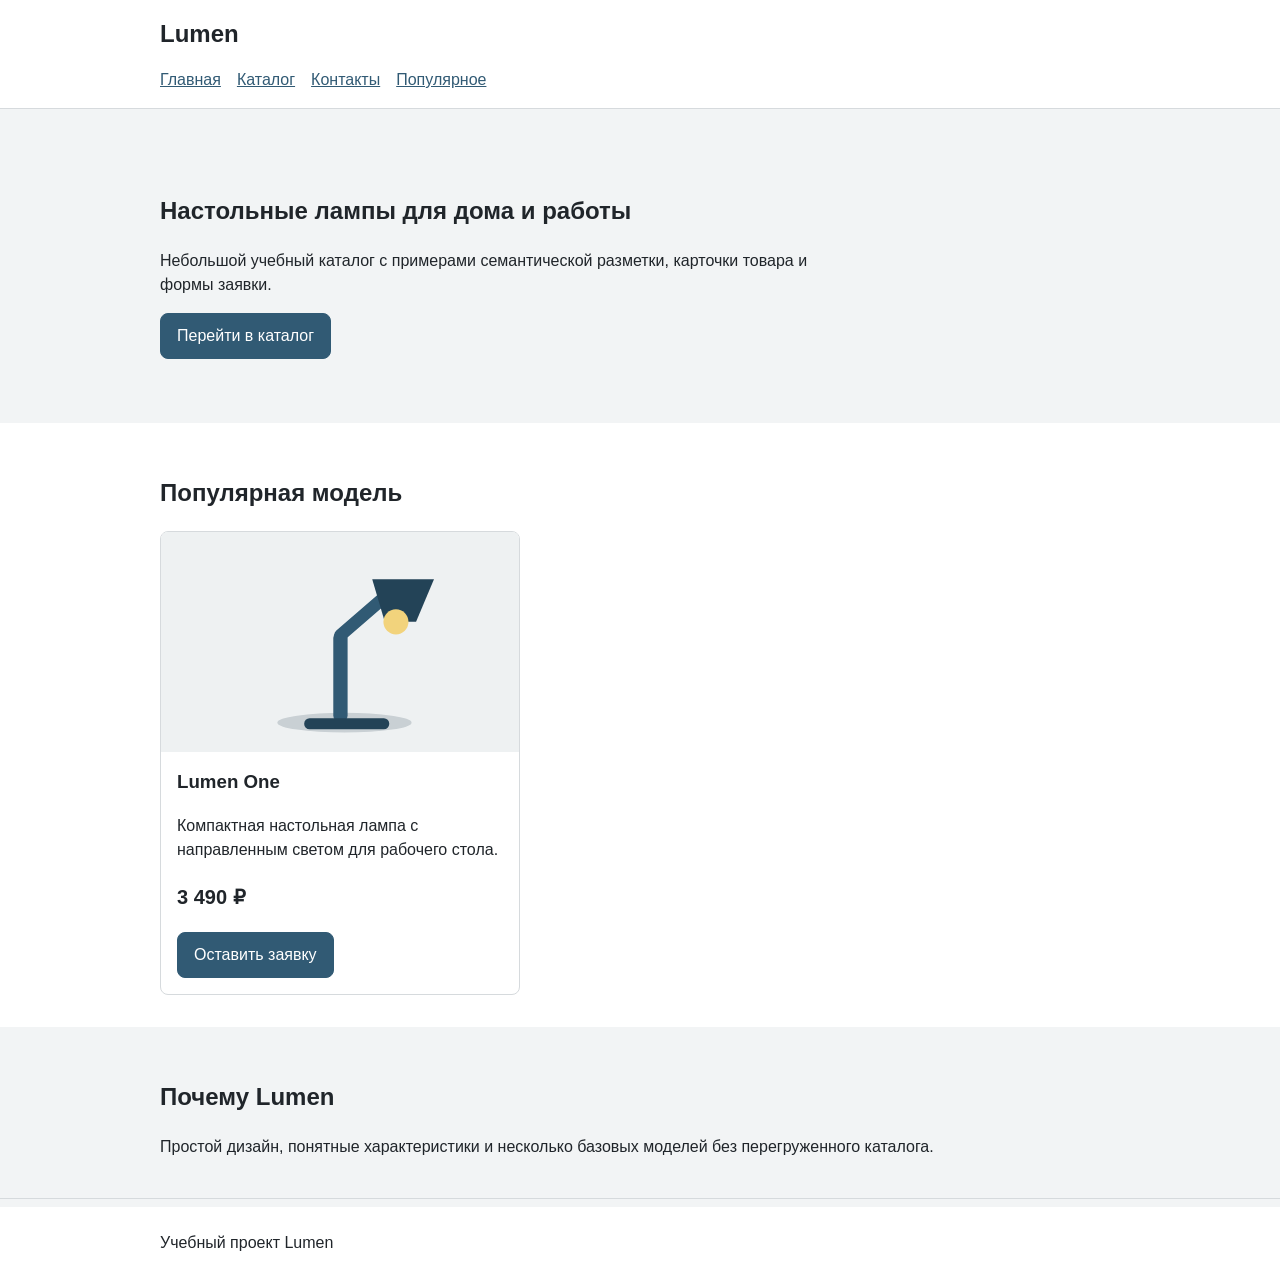
==== index.html @ 283505d0 "feat: initialize frontend project structur" ====
<!DOCTYPE html>
<html lang="ru">
<head>
  <meta charset="UTF-8">
  <meta name="viewport" content="width=device-width, initial-scale=1.0">
  <meta name="description" content="Учебный пример небольшого каталога настольных ламп.">
  <title>Lumen — настольные лампы</title>
  <link rel="stylesheet" href="css/style.css">
</head>
<body>
  <header class="site-header">
    <div class="container">
      <a class="logo" href="index.html">Lumen</a>
      <nav class="site-nav" aria-label="Основная навигация">
        <ul class="site-nav__list">
          <li><a href="index.html">Главная</a></li>
          <li><a href="catalog.html">Каталог</a></li>
          <li><a href="contacts.html">Контакты</a></li>
          <li><a href="#popular">Популярное</a></li>
        </ul>
      </nav>
    </div>
  </header>

  <main>
    <section class="hero">
      <div class="container">
        <h1>Настольные лампы для дома и работы</h1>
        <p>Небольшой учебный каталог с примерами семантической разметки, карточки товара и формы заявки.</p>
        <a class="button" href="catalog.html">Перейти в каталог</a>
      </div>
    </section>

    <section class="section" id="popular">
      <div class="container">
        <h2>Популярная модель</h2>
        <article class="product-card">
          <img class="product-card__image" src="images/lamp.svg" alt="Настольная лампа Lumen One">
          <div class="product-card__content">
            <h3 class="product-card__title">Lumen One</h3>
            <p>Компактная настольная лампа с направленным светом для рабочего стола.</p>
            <p class="product-card__price">3 490 ₽</p>
            <button class="button" type="button" id="open-order-dialog">Оставить заявку</button>
          </div>
        </article>
      </div>
    </section>

    <section class="section section--muted" id="advantages">
      <div class="container">
        <h2>Почему Lumen</h2>
        <p>Простой дизайн, понятные характеристики и несколько базовых моделей без перегруженного каталога.</p>
      </div>
    </section>
  </main>

  <footer class="site-footer" id="contacts">
    <div class="container">
      <p>Учебный проект Lumen</p>
    </div>
  </footer>

  <dialog class="order-dialog" id="order-dialog">
    <form class="order-form" id="order-form" action="#" method="post">
      <h2>Заявка на Lumen One</h2>

      <label for="order-name">Имя</label>
      <input id="order-name" name="name" type="text" minlength="2" maxlength="50" autocomplete="name" required>

      <label for="order-email">E-mail</label>
      <input id="order-email" name="email" type="email" placeholder="name@example.ru" autocomplete="email" required>

      <label for="order-phone">Телефон</label>
      <input id="order-phone" name="phone" type="tel" inputmode="tel" placeholder="+7 900 000-00-00" pattern="\+7[0-9]{10}" autocomplete="tel" required>

      <label for="order-model">Модель</label>
      <select id="order-model" name="model" required>
        <option value="">Выберите модель</option>
        <option value="lumen-one">Lumen One</option>
      </select>

      <label for="order-date">Желаемая дата связи</label>
      <input id="order-date" name="contact-date" type="date">

      <input name="source" type="hidden" value="main-page">

      <label for="order-comment">Комментарий</label>
      <textarea id="order-comment" name="comment" rows="4" maxlength="300" placeholder="Дополнительная информация"></textarea>

      <label class="checkbox-label" for="order-agreement">
        <input id="order-agreement" name="agreement" type="checkbox" required>
        Согласен на обработку данных
      </label>

      <p class="form-message" id="form-message" hidden>Заявка отправлена.</p>

      <div class="form-actions">
        <button class="button" type="submit">Отправить</button>
        <button class="button button--secondary" type="button" id="close-order-dialog">Закрыть</button>
      </div>
    </form>
  </dialog>

  <script src="js/main.js"></script>
</body>
</html>
---- css/style.css ----
:root {
  --color-primary: #315a74;
  --color-primary-dark: #234357;
  --color-text: #20252a;
  --color-muted: #f2f4f5;
  --color-border: #d6dadd;
  --color-white: #ffffff;
  --space-sm: 8px;
  --space-md: 16px;
  --space-lg: 32px;
  --radius: 8px;
}

* {
  box-sizing: border-box;
}

body {
  position: relative;
  min-height: 100vh;
  margin: 0;
  padding-bottom: 80px;
  color: var(--color-text);
  background: var(--color-white);
  font-family: Arial, sans-serif;
  line-height: 1.5;
}

img {
  max-width: 100%;
}

.container {
  width: 90%;
  max-width: 960px;
  margin: 0 auto;
}

.site-header {
  padding: var(--space-md) 0;
  border-bottom: 1px solid var(--color-border);
}

.logo {
  display: block;
  margin-bottom: var(--space-md);
  color: var(--color-text);
  font-size: 24px;
  font-weight: 700;
  text-decoration: none;
}

.site-nav__list {
  display: flex;
  gap: var(--space-md);
  margin: 0;
  padding: 0;
  list-style: none;
}

.site-nav a,
.breadcrumbs a {
  color: var(--color-primary);
}

.site-nav a:hover,
.breadcrumbs a:hover {
  color: var(--color-primary-dark);
}

.site-nav a:focus-visible,
.breadcrumbs a:focus-visible,
.button:focus-visible,
input:focus-visible,
select:focus-visible,
textarea:focus-visible {
  outline: 2px solid var(--color-primary);
  outline-offset: 3px;
}

.hero {
  padding: 64px 0;
  background: var(--color-muted);
}

.hero p {
  max-width: 650px;
}

.section {
  padding: var(--space-lg) 0;
}

.section--muted {
  background: var(--color-muted);
}

.product-card {
  width: 360px;
  max-width: 100%;
  margin-top: var(--space-md);
  overflow: hidden;
  border: 1px solid var(--color-border);
  border-radius: var(--radius);
  background: var(--color-white);
}

.product-card__image {
  display: block;
  width: 100%;
  height: 220px;
  object-fit: cover;
  background: var(--color-muted);
}

.product-card__content {
  padding: var(--space-md);
}

.product-card__title {
  margin-top: 0;
}

.product-card__price {
  font-size: 20px;
  font-weight: 700;
}

.button {
  display: inline-block;
  padding: 10px 16px;
  border: 1px solid var(--color-primary);
  border-radius: var(--radius);
  background: var(--color-primary);
  color: var(--color-white);
  font: inherit;
  text-decoration: none;
  cursor: pointer;
}

.button:hover {
  background: var(--color-primary-dark);
}

.button--secondary {
  background: var(--color-white);
  color: var(--color-primary);
}

.breadcrumbs {
  margin-bottom: var(--space-md);
}

.catalog-note,
.contact-box {
  margin: var(--space-md) 0 var(--space-lg);
  padding: var(--space-md);
  border-left: 4px solid var(--color-primary);
  background: var(--color-muted);
}

.order-dialog {
  width: 420px;
  max-width: 90%;
  border: 0;
  border-radius: var(--radius);
}

.order-dialog::backdrop {
  background: rgb(0 0 0 / 45%);
}

.order-form label:not(.checkbox-label) {
  display: block;
  margin-top: var(--space-md);
  margin-bottom: var(--space-sm);
}

.order-form input:not([type="checkbox"]),
.order-form select,
.order-form textarea {
  display: block;
  width: 100%;
  padding: 10px;
  border: 1px solid var(--color-border);
  border-radius: var(--radius);
  font: inherit;
}

.checkbox-label {
  display: block;
  margin: var(--space-md) 0;
}

.form-actions {
  margin-top: var(--space-md);
}

.form-actions .button {
  margin-right: var(--space-sm);
}

.form-message {
  padding: var(--space-sm);
  background: var(--color-muted);
}

.site-footer {
  position: absolute;
  right: 0;
  bottom: 0;
  left: 0;
  margin-top: var(--space-lg);
  padding: var(--space-md) 0;
  border-top: 1px solid var(--color-border);
}
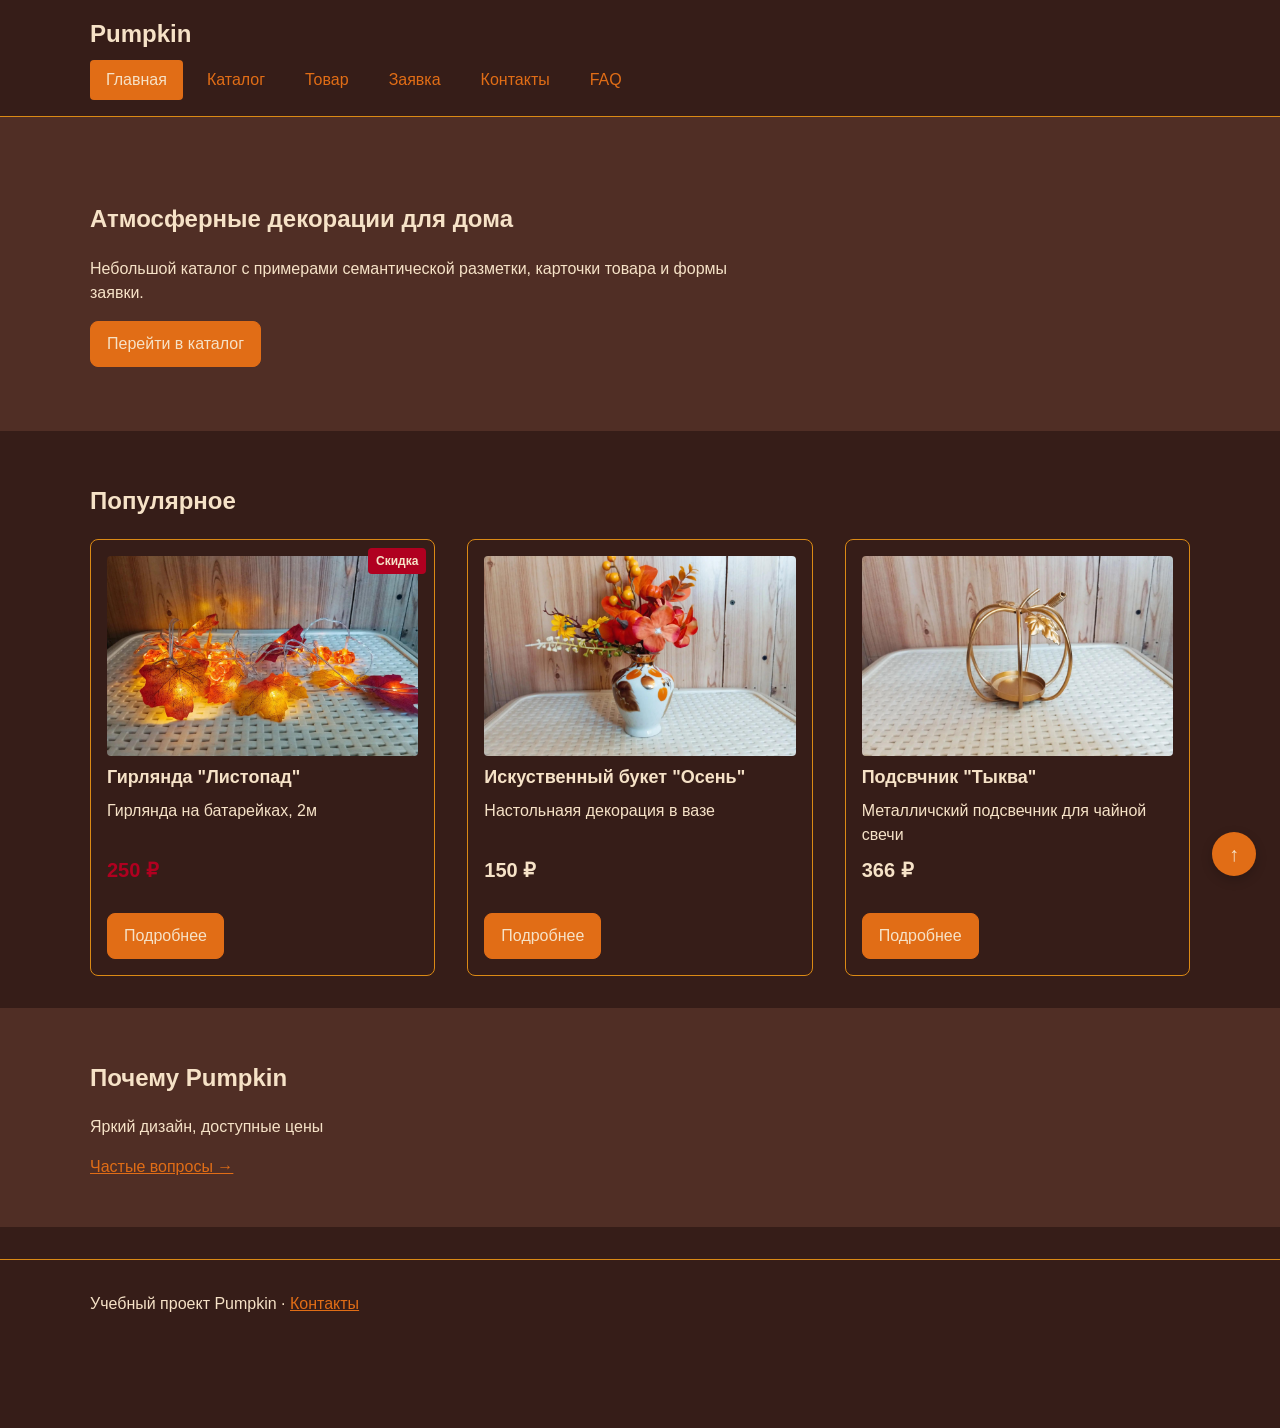
==== commit c6bc9b2f: "Выполнена контрольная работа" ====
--- a/index.html
+++ b/index.html
@@ -3,20 +3,22 @@
 <head>
   <meta charset="UTF-8">
   <meta name="viewport" content="width=device-width, initial-scale=1.0">
-  <meta name="description" content="Учебный пример небольшого каталога настольных ламп.">
-  <title>Lumen — настольные лампы</title>
+  <meta name="description" content="Учебный каталог Pumpkin: популярные товары, заявка, контакты.">
+  <title>Pumpkin — осенние декорации</title>
   <link rel="stylesheet" href="css/style.css">
 </head>
-<body>
-  <header class="site-header">
+<body id="top">
+  <header class="site-header" >
     <div class="container">
-      <a class="logo" href="index.html">Lumen</a>
+      <a class="logo" href="index.html">Pumpkin</a>
       <nav class="site-nav" aria-label="Основная навигация">
         <ul class="site-nav__list">
-          <li><a href="index.html">Главная</a></li>
-          <li><a href="catalog.html">Каталог</a></li>
-          <li><a href="contacts.html">Контакты</a></li>
-          <li><a href="#popular">Популярное</a></li>
+          <li class="site-nav__item"><a class="site-nav__link site-nav__link--active" href="index.html">Главная</a></li>
+          <li class="site-nav__item"><a class="site-nav__link" href="catalog.html">Каталог</a></li>
+          <li class="site-nav__item"><a class="site-nav__link" href="product.html">Товар</a></li>
+          <li class="site-nav__item"><a class="site-nav__link" href="order.html">Заявка</a></li>
+          <li class="site-nav__item"><a class="site-nav__link" href="contacts.html">Контакты</a></li>
+          <li class="site-nav__item"><a class="site-nav__link" href="faq.html">FAQ</a></li>
         </ul>
       </nav>
     </div>
@@ -25,44 +27,68 @@
   <main>
     <section class="hero">
       <div class="container">
-        <h1>Настольные лампы для дома и работы</h1>
-        <p>Небольшой учебный каталог с примерами семантической разметки, карточки товара и формы заявки.</p>
+        <h1>Атмосферные декорации для дома</h1>
+        <p>Небольшой каталог с примерами семантической разметки, карточки товара и формы заявки.</p>
         <a class="button" href="catalog.html">Перейти в каталог</a>
       </div>
     </section>
 
     <section class="section" id="popular">
       <div class="container">
-        <h2>Популярная модель</h2>
-        <article class="product-card">
-          <img class="product-card__image" src="images/lamp.svg" alt="Настольная лампа Lumen One">
-          <div class="product-card__content">
-            <h3 class="product-card__title">Lumen One</h3>
-            <p>Компактная настольная лампа с направленным светом для рабочего стола.</p>
-            <p class="product-card__price">3 490 ₽</p>
-            <button class="button" type="button" id="open-order-dialog">Оставить заявку</button>
-          </div>
-        </article>
+        <h2>Популярное</h2>
+        <div class="products-grid">
+          <article class="product-card product-card--discount">
+            <span class="product-card__badge">Скидка</span>
+            <img class="product-card__image" src="images/Listopad.jpg" alt="Листопад">
+            <div class="product-card__content">
+              <h3 class="product-card__title">Гирлянда "Листопад"</h3>
+              <p class="product-card__description">Гирлянда на батарейках, 2м</p>
+              <p class="product-card__price">250 ₽</p>
+              <a class="button" href="product.html">Подробнее</a>
+            </div>
+          </article>
+
+          <article class="product-card">
+            <img class="product-card__image" src="images/Osen.jpg" alt="Осень">
+            <div class="product-card__content">
+              <h3 class="product-card__title">Искуственный букет "Осень"</h3>
+              <p class="product-card__description">Настольнаяя декорация в вазе</p>
+              <p class="product-card__price">150 ₽</p>
+              <a class="button" href="product.html">Подробнее</a>
+            </div>
+          </article>
+
+          <article class="product-card">
+            <img class="product-card__image" src="images/Tykva.jpg" alt="Тыква">
+            <div class="product-card__content">
+              <h3 class="product-card__title">Подсвчник "Тыква"</h3>
+              <p class="product-card__description">Металличский подсвечник для чайной свечи</p>
+              <p class="product-card__price">366 ₽</p>
+              <a class="button" href="product.html">Подробнее</a>
+            </div>
+          </article>
+        </div>
       </div>
     </section>
 
     <section class="section section--muted" id="advantages">
       <div class="container">
-        <h2>Почему Lumen</h2>
-        <p>Простой дизайн, понятные характеристики и несколько базовых моделей без перегруженного каталога.</p>
+        <h2>Почему Pumpkin</h2>
+        <p>Яркий дизайн, доступные цены</p>
+        <p><a href="faq.html">Частые вопросы →</a></p>
       </div>
     </section>
   </main>
 
   <footer class="site-footer" id="contacts">
     <div class="container">
-      <p>Учебный проект Lumen</p>
+      <p>Учебный проект Pumpkin · <a href="contacts.html">Контакты</a></p>
     </div>
   </footer>
 
   <dialog class="order-dialog" id="order-dialog">
     <form class="order-form" id="order-form" action="#" method="post">
-      <h2>Заявка на Lumen One</h2>
+      <h2>Заявка на покупку</h2>
 
       <label for="order-name">Имя</label>
       <input id="order-name" name="name" type="text" minlength="2" maxlength="50" autocomplete="name" required>
@@ -71,12 +97,17 @@
       <input id="order-email" name="email" type="email" placeholder="name@example.ru" autocomplete="email" required>
 
       <label for="order-phone">Телефон</label>
-      <input id="order-phone" name="phone" type="tel" inputmode="tel" placeholder="+7 900 000-00-00" pattern="\+7[0-9]{10}" autocomplete="tel" required>
+      <input id="order-phone" name="phone" type="tel" inputmode="tel" placeholder="+79000000000" pattern="\+7[0-9]{10}" autocomplete="tel" required>
 
-      <label for="order-model">Модель</label>
-      <select id="order-model" name="model" required>
-        <option value="">Выберите модель</option>
-        <option value="lumen-one">Lumen One</option>
+      <label for="order-item">Товар</label>
+      <select id="order-item" name="item" required>
+        <option value="">Выберите товар</option>
+        <option value="Listopad">Гирлянда "Листопад"</option>
+        <option value="Osen">Искуственный букет "Осень"</option>
+        <option value="Tykva">Подсвечник "Тыква"</option>
+        <option value="Zhyoludi">Гирлянда "Жёлуди"</option>
+        <option value="Lesnoj_urozhaj">Подвесной декор "Лесной урожай"</option>
+        <option value="Klenovyj_list">Свеча в подсвечнике "Кленовый лист"</option>
       </select>
 
       <label for="order-date">Желаемая дата связи</label>
@@ -101,6 +132,7 @@
     </form>
   </dialog>
 
+  <a class="up-button" href="#top" aria-label="Наверх">↑</a>
   <script src="js/main.js"></script>
 </body>
-</html>
+</html>
--- a/css/style.css
+++ b/css/style.css
@@ -1,13 +1,17 @@
 :root {
-  --color-primary: #315a74;
-  --color-primary-dark: #234357;
-  --color-text: #20252a;
-  --color-muted: #f2f4f5;
-  --color-border: #d6dadd;
-  --color-white: #ffffff;
+  --color-primary: #e16d16;
+  --color-primary-dark:#c34c12;
+  --color-text: #f6e2c7;
+  --color-muted: #502e25;
+  --color-border: #db8a15;
+  --color-white: #f6e2c7;
+  --color-bg: #361d18;
+  --color-danger: #b00020;
   --space-sm: 8px;
   --space-md: 16px;
   --space-lg: 32px;
+  --radius-sm: 4px;
+  --radius-md: 8px;
   --radius: 8px;
 }
 
@@ -21,7 +25,7 @@
   margin: 0;
   padding-bottom: 80px;
   color: var(--color-text);
-  background: var(--color-white);
+  background: var(--color-bg);
   font-family: Arial, sans-serif;
   line-height: 1.5;
 }
@@ -30,20 +34,28 @@
   max-width: 100%;
 }
 
+a {
+  color: var(--color-primary);
+}
+
 .container {
   width: 90%;
-  max-width: 960px;
+  max-width: 1100px;
   margin: 0 auto;
 }
 
 .site-header {
+  position: sticky;
+  top: 0;
+  z-index: 100;
   padding: var(--space-md) 0;
   border-bottom: 1px solid var(--color-border);
+  background: var(--color-bg);
 }
 
 .logo {
   display: block;
-  margin-bottom: var(--space-md);
+  margin-bottom: var(--space-sm);
   color: var(--color-text);
   font-size: 24px;
   font-weight: 700;
@@ -52,28 +64,40 @@
 
 .site-nav__list {
   display: flex;
-  gap: var(--space-md);
+  flex-wrap: wrap;
+  justify-content: flex-start;
+  align-items: center;
+  gap: var(--space-sm);
+  padding: 0;
   margin: 0;
-  padding: 0;
   list-style: none;
 }
 
-.site-nav a,
-.breadcrumbs a {
+.site-nav__link {
+  display: inline-block;
+  padding: var(--space-sm) var(--space-md);
   color: var(--color-primary);
-}
-
-.site-nav a:hover,
-.breadcrumbs a:hover {
-  color: var(--color-primary-dark);
-}
-
-.site-nav a:focus-visible,
+  text-decoration: none;
+  border-radius: var(--radius-sm);
+}
+
+.site-nav__link:hover {
+  color: var(--color-white);
+  background-color: var(--color-primary);
+}
+
+.site-nav__link--active {
+  color: var(--color-white);
+  background-color: var(--color-primary);
+}
+
+.site-nav__link:focus-visible,
+.button:focus-visible,
 .breadcrumbs a:focus-visible,
-.button:focus-visible,
 input:focus-visible,
 select:focus-visible,
-textarea:focus-visible {
+textarea:focus-visible,
+.up-button:focus-visible {
   outline: 2px solid var(--color-primary);
   outline-offset: 3px;
 }
@@ -95,35 +119,73 @@
   background: var(--color-muted);
 }
 
+.products-grid {
+  display: grid;
+  grid-template-columns: repeat(auto-fit, minmax(240px, 1fr));
+  gap: var(--space-lg);
+}
+
 .product-card {
-  width: 360px;
-  max-width: 100%;
-  margin-top: var(--space-md);
-  overflow: hidden;
+  position: relative;
+  display: flex;
+  flex-direction: column;
+  gap: var(--space-sm);
+  padding: var(--space-md);
   border: 1px solid var(--color-border);
-  border-radius: var(--radius);
-  background: var(--color-white);
+  border-radius: var(--radius-md);
+  background-color: var(--color-bg);
+}
+
+.product-card__badge {
+  position: absolute;
+  top: var(--space-sm);
+  right: var(--space-sm);
+  padding: 4px 8px;
+  font-size: 12px;
+  font-weight: 700;
+  color: var(--color-white);
+  background: var(--color-danger);
+  border-radius: var(--radius-sm);
+  z-index: 1;
+}
+
+.product-card--discount .product-card__price {
+  color: var(--color-danger);
 }
 
 .product-card__image {
   display: block;
   width: 100%;
-  height: 220px;
+  height: 200px;
   object-fit: cover;
   background: var(--color-muted);
+  border-radius: var(--radius-sm);
 }
 
 .product-card__content {
-  padding: var(--space-md);
+  display: flex;
+  flex-direction: column;
+  flex: 1;
+  gap: var(--space-sm);
 }
 
 .product-card__title {
-  margin-top: 0;
+  margin: 0;
+  font-size: 18px;
+}
+
+.product-card__description {
+  margin: 0;
 }
 
 .product-card__price {
+  margin-top: auto;
   font-size: 20px;
   font-weight: 700;
+}
+
+.product-card .button {
+  align-self: flex-start;
 }
 
 .button {
@@ -132,7 +194,7 @@
   border: 1px solid var(--color-primary);
   border-radius: var(--radius);
   background: var(--color-primary);
-  color: var(--color-white);
+  color: var(--color-text);
   font: inherit;
   text-decoration: none;
   cursor: pointer;
@@ -147,27 +209,115 @@
   color: var(--color-primary);
 }
 
+.button--secondary:hover {
+  background: var(--color-muted);
+}
+
+.button:disabled,
+.button--disabled {
+  opacity: 0.6;
+  cursor: not-allowed;
+}
+
 .breadcrumbs {
   margin-bottom: var(--space-md);
 }
 
+.breadcrumbs ol {
+  display: flex;
+  flex-wrap: wrap;
+  gap: var(--space-sm);
+  padding: 0;
+  margin: 0;
+  list-style: none;
+  font-size: 14px;
+}
+
+.breadcrumbs li + li::before {
+  content: "/";
+  margin-right: var(--space-sm);
+  color: var(--color-border);
+}
+
+.catalog-layout {
+  display: grid;
+  grid-template-columns: 240px 1fr;
+  gap: var(--space-lg);
+  align-items: start;
+}
+
+.catalog-filters {
+  position: sticky;
+  top: 100px;
+  padding: var(--space-md);
+  border: 1px solid var(--color-border);
+  border-radius: var(--radius);
+  background: var(--color-muted);
+}
+
+.catalog-filters h2 {
+  margin-top: 0;
+  font-size: 16px;
+}
+
+.catalog-filters ul {
+  padding: 0;
+  margin: 0 0 var(--space-md);
+  list-style: none;
+}
+
+.catalog-filters li + li {
+  margin-top: var(--space-sm);
+}
+
+.product-detail {
+  display: grid;
+  grid-template-columns: 1fr 1fr;
+  gap: var(--space-lg);
+  align-items: start;
+}
+
+.product-detail__image {
+  width: 100%;
+  border-radius: var(--radius);
+  background: var(--color-muted);
+}
+
+.product-detail__price {
+  font-size: 24px;
+  font-weight: 700;
+}
+
+.product-table {
+  width: 100%;
+  margin-top: var(--space-md);
+  border-collapse: collapse;
+}
+
+.product-table caption {
+  margin-bottom: var(--space-sm);
+  font-weight: 700;
+  text-align: left;
+}
+
+.product-table th,
+.product-table td {
+  padding: 10px var(--space-md);
+  border: 1px solid var(--color-border);
+  text-align: left;
+  vertical-align: top;
+}
+
+.product-table thead th {
+  background: var(--color-muted);
+}
+
 .catalog-note,
 .contact-box {
-  margin: var(--space-md) 0 var(--space-lg);
+  margin: var(--space-lg) 0 0;
   padding: var(--space-md);
   border-left: 4px solid var(--color-primary);
   background: var(--color-muted);
-}
-
-.order-dialog {
-  width: 420px;
-  max-width: 90%;
-  border: 0;
-  border-radius: var(--radius);
-}
-
-.order-dialog::backdrop {
-  background: rgb(0 0 0 / 45%);
 }
 
 .order-form label:not(.checkbox-label) {
@@ -203,14 +353,72 @@
 .form-message {
   padding: var(--space-sm);
   background: var(--color-muted);
+  border-radius: var(--radius-sm);
+}
+
+.order-dialog {
+  width: 420px;
+  max-width: 90%;
+  padding: var(--space-md);
+  border: 0;
+  border-radius: var(--radius);
+}
+
+.order-dialog::backdrop {
+  background: rgb(0 0 0 / 45%);
+}
+
+.up-button {
+  position: fixed;
+  right: 24px;
+  bottom: 24px;
+  display: flex;
+  align-items: center;
+  justify-content: center;
+  width: 44px;
+  height: 44px;
+  font-size: 20px;
+  color: var(--color-text);
+  background: var(--color-primary);
+  border-radius: 50%;
+  text-decoration: none;
+  box-shadow: 0 4px 12px rgb(0 0 0 / 20%);
+  z-index: 90;
+}
+
+.up-button:hover {
+  background: var(--color-primary-dark);
 }
 
 .site-footer {
-  position: absolute;
-  right: 0;
-  bottom: 0;
-  left: 0;
   margin-top: var(--space-lg);
   padding: var(--space-md) 0;
   border-top: 1px solid var(--color-border);
 }
+
+@media (max-width: 720px) {
+  .catalog-layout,
+  .product-detail {
+    grid-template-columns: 1fr;
+  }
+  .catalog-filters {
+    position: static;
+  }
+}
+
+.faq__item {
+  padding: var(--space-md);
+  margin-bottom: var(--space-sm);
+  border: 1px solid var(--color-border);
+  border-radius: var(--radius);
+  background: var(--color-primary);
+}
+
+.faq__question {
+  cursor: pointer;
+  font-weight: 700;
+}
+
+.faq__answer {
+  margin: var(--space-sm) 0 0;
+}
